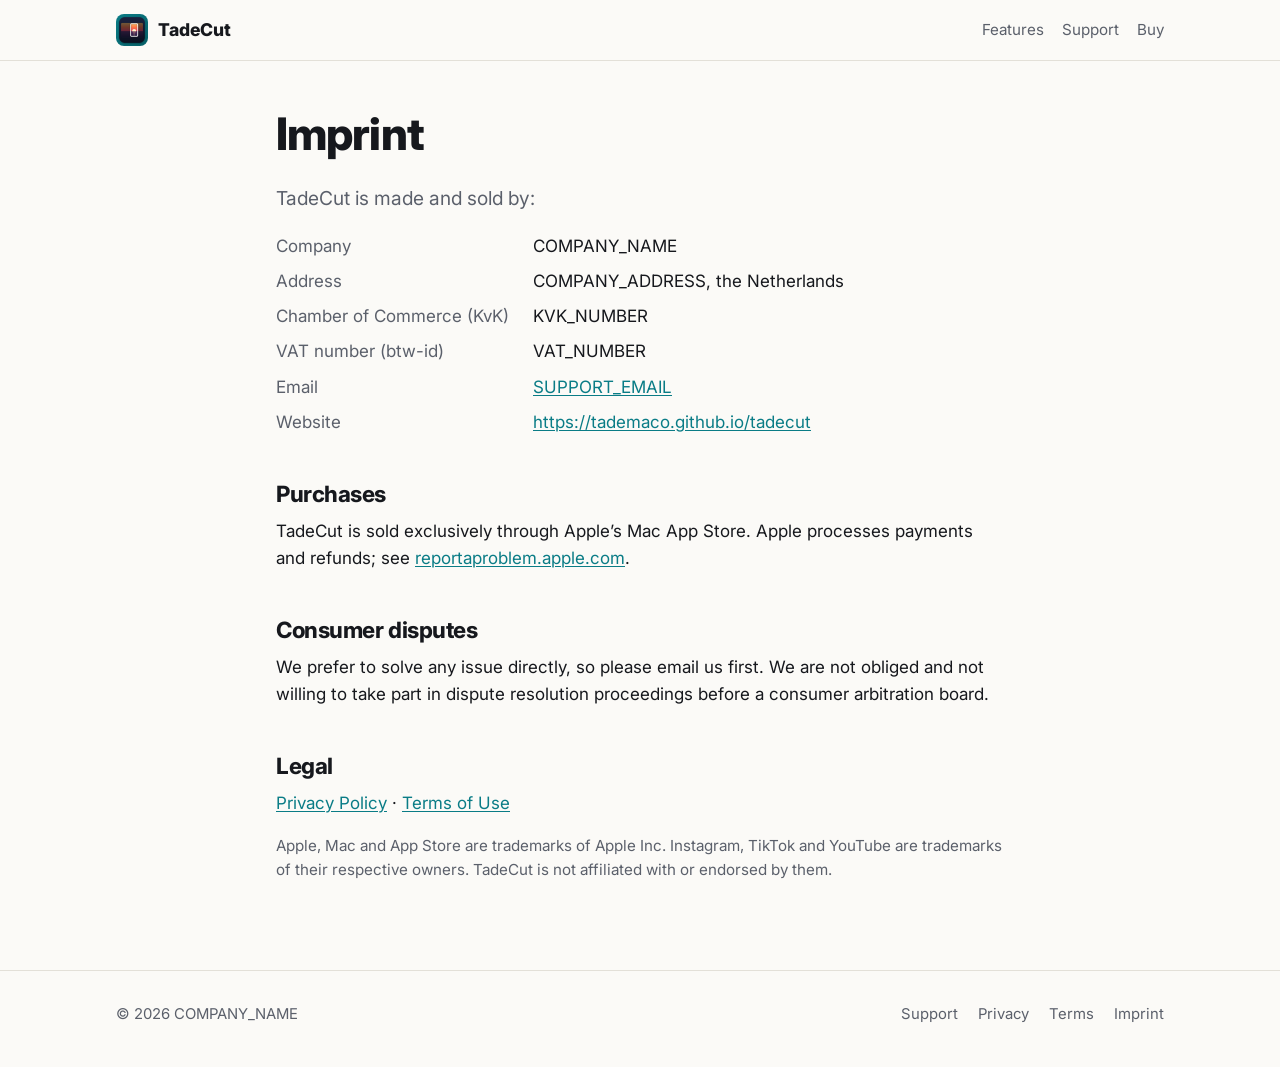
==== imprint.html @ 162cd6c4 "TadeCut website" ====
<!DOCTYPE html>
<html lang="en">
<head>
  <meta charset="utf-8">
  <meta name="viewport" content="width=device-width, initial-scale=1">
  <title>Imprint — TadeCut</title>
  <meta name="description" content="Company and contact information for TadeCut.">
  <meta name="color-scheme" content="light dark">
  <link rel="icon" href="assets/icon-512.png">
  <link rel="preconnect" href="https://fonts.googleapis.com">
  <link rel="preconnect" href="https://fonts.gstatic.com" crossorigin>
  <link href="https://fonts.googleapis.com/css2?family=Inter:wght@400;600;700;800&amp;display=swap" rel="stylesheet">
  <link rel="stylesheet" href="style.css">
</head>
<body>
<a class="skip" href="#main">Skip to content</a>
<header class="site-header">
  <div class="wrap">
    <a class="brand" href="index.html"><img class="brand-icon" src="assets/icon-512.png" alt="" width="32" height="32">TadeCut</a>
    <nav class="nav" aria-label="Main">
      <a class="nav-optional" href="index.html#features">Features</a>
      <a href="support.html">Support</a>
      <a href="index.html#price">Buy</a>
    </nav>
  </div>
</header>

<main id="main" class="doc">
  <div class="wrap narrow">
    <h1>Imprint</h1>
    <p class="lead">TadeCut is made and sold by:</p>

    <dl class="facts">
      <dt>Company</dt><dd>COMPANY_NAME</dd>
      <dt>Address</dt><dd>COMPANY_ADDRESS, the Netherlands</dd>
      <dt>Chamber of Commerce (KvK)</dt><dd>KVK_NUMBER</dd>
      <dt>VAT number (btw-id)</dt><dd>VAT_NUMBER</dd>
      <dt>Email</dt><dd><a href="mailto:SUPPORT_EMAIL">SUPPORT_EMAIL</a></dd>
      <dt>Website</dt><dd><a href="index.html">https://tademaco.github.io/tadecut</a></dd>
    </dl>

    <h2>Purchases</h2>
    <p>TadeCut is sold exclusively through Apple’s Mac App Store. Apple processes payments and refunds; see <a href="https://reportaproblem.apple.com">reportaproblem.apple.com</a>.</p>

    <h2>Consumer disputes</h2>
    <p>We prefer to solve any issue directly, so please email us first. We are not obliged and not willing to take part in dispute resolution proceedings before a consumer arbitration board. <!-- REVIEW: adjust if you join a geschillencommissie. --></p>

    <h2>Legal</h2>
    <p><a href="privacy.html">Privacy Policy</a> · <a href="terms.html">Terms of Use</a></p>
    <p class="meta">Apple, Mac and App Store are trademarks of Apple Inc. Instagram, TikTok and YouTube are trademarks of their respective owners. TadeCut is not affiliated with or endorsed by them.</p>
  </div>
</main>

<footer class="site-footer">
  <div class="wrap">
    <span>© 2026 COMPANY_NAME</span>
    <nav aria-label="Footer">
      <a href="support.html">Support</a>
      <a href="privacy.html">Privacy</a>
      <a href="terms.html">Terms</a>
      <a href="imprint.html" aria-current="page">Imprint</a>
    </nav>
  </div>
</footer>
</body>
</html>
---- style.css ----
/* TadeCut site — shared stylesheet */
:root {
  --bg: #fbfaf7;
  --bg-alt: #f1efe9;
  --surface: #ffffff;
  --text: #16181d;
  --muted: #5b606b;
  --border: #e3e0d8;
  --accent: #0a7c86;
  --accent-strong: #075f67;
  --accent-soft: #dcf1f2;
  --on-accent: #ffffff;
  --shadow: 0 1px 2px rgba(20, 20, 30, .06), 0 8px 24px rgba(20, 20, 30, .06);
  --radius: 14px;
  --max: 1080px;
  --gutter: 16px;
  --font: "Inter", -apple-system, BlinkMacSystemFont, "Segoe UI", Roboto, Helvetica, Arial, sans-serif;
  color-scheme: light dark;
}

@media (prefers-color-scheme: dark) {
  :root {
    --bg: #111317;
    --bg-alt: #171a1f;
    --surface: #1c2026;
    --text: #eceef2;
    --muted: #a0a6b1;
    --border: #2c313a;
    --accent: #3cc3cf;
    --accent-strong: #6ad6df;
    --accent-soft: #15353a;
    --on-accent: #06272b;
    --shadow: 0 1px 2px rgba(0, 0, 0, .3), 0 8px 24px rgba(0, 0, 0, .3);
  }
}

*, *::before, *::after { box-sizing: border-box; }

html { -webkit-text-size-adjust: 100%; }

body {
  margin: 0;
  background: var(--bg);
  color: var(--text);
  font-family: var(--font);
  font-size: 17px;
  line-height: 1.6;
  overflow-x: hidden;
}

img, video { max-width: 100%; display: block; }

a { color: var(--accent); text-underline-offset: 2px; }
a:hover { color: var(--accent-strong); }

h1, h2, h3 { line-height: 1.15; letter-spacing: -0.02em; margin: 0 0 .5em; }
h1 { font-size: clamp(2.2rem, 6vw, 3.6rem); font-weight: 800; }
h2 { font-size: clamp(1.6rem, 4vw, 2.2rem); font-weight: 750; }
h3 { font-size: 1.15rem; font-weight: 700; }
p { margin: 0 0 1em; }

.wrap {
  width: 100%;
  max-width: var(--max);
  margin: 0 auto;
  padding: 0 var(--gutter);
}
.narrow { max-width: 760px; }

.skip {
  position: absolute; left: -999px; top: 0;
  background: var(--surface); padding: 8px 12px; z-index: 10;
}
.skip:focus { left: var(--gutter); }

/* Header */
.site-header {
  border-bottom: 1px solid var(--border);
  background: var(--bg);
  position: sticky; top: 0; z-index: 5;
}
.site-header .wrap {
  display: flex; align-items: center; justify-content: space-between;
  gap: 12px; min-height: 60px;
}
.brand {
  display: flex; align-items: center; gap: 10px;
  font-weight: 800; font-size: 1.1rem; color: var(--text); text-decoration: none;
}
.brand-icon {
  width: 32px; height: 32px; border-radius: 8px;
  background: linear-gradient(135deg, var(--accent), var(--accent-strong));
  object-fit: cover; flex: none;
}
.nav { display: flex; gap: 18px; flex-wrap: wrap; }
.nav a { color: var(--muted); text-decoration: none; font-size: .95rem; }
.nav a:hover, .nav a[aria-current="page"] { color: var(--text); }

/* Buttons */
.btn {
  display: inline-flex; align-items: center; justify-content: center; gap: 10px;
  padding: 13px 22px; border-radius: 12px;
  background: var(--text); color: var(--bg);
  font-weight: 650; text-decoration: none; font-size: 1rem;
  border: 0; transition: transform .1s ease, opacity .1s ease;
}
.btn:hover { color: var(--bg); opacity: .9; }
.btn:active { transform: translateY(1px); }
.btn svg { width: 20px; height: 20px; fill: currentColor; flex: none; }
.btn-ghost { background: transparent; color: var(--text); border: 1px solid var(--border); }
.btn-ghost:hover { color: var(--text); background: var(--bg-alt); }

/* Sections */
section { padding: 72px 0; }
.section-alt { background: var(--bg-alt); }
.eyebrow {
  display: inline-block; font-size: .8rem; font-weight: 700; letter-spacing: .08em;
  text-transform: uppercase; color: var(--accent); margin-bottom: 10px;
}
.lead { font-size: 1.2rem; color: var(--muted); max-width: 40em; }
.center { text-align: center; }
.center .lead { margin-left: auto; margin-right: auto; }

/* Hero */
.hero { padding: 64px 0 72px; }
.hero-grid {
  display: grid; grid-template-columns: 1.1fr .9fr; gap: 48px; align-items: center;
}
.hero-actions { display: flex; flex-wrap: wrap; gap: 12px; align-items: center; margin-top: 24px; }
.price-note { color: var(--muted); font-size: .95rem; }

.media-box {
  position: relative; overflow: hidden; border-radius: var(--radius);
  background:
    linear-gradient(135deg, var(--accent-soft), var(--bg-alt));
  border: 1px solid var(--border);
}
.media-box > img, .media-box > video {
  position: absolute; inset: 0; width: 100%; height: 100%; object-fit: cover;
}
.ratio-16x9 { aspect-ratio: 16 / 9; }
.ratio-16x10 { aspect-ratio: 16 / 10; }
.ratio-9x16 { aspect-ratio: 9 / 16; }

/* Phone frame around the demo */
.phone {
  width: min(300px, 78vw); margin: 0 auto;
  padding: 10px; border-radius: 40px;
  background: #0d0f12; box-shadow: var(--shadow);
}
.phone .media-box { border-radius: 30px; border: 0; }

/* Features */
.grid { display: grid; gap: 20px; }
.grid-2 { grid-template-columns: repeat(2, minmax(0, 1fr)); }
.grid-3 { grid-template-columns: repeat(3, minmax(0, 1fr)); }
.grid-4 { grid-template-columns: repeat(4, minmax(0, 1fr)); }

.card {
  background: var(--surface); border: 1px solid var(--border);
  border-radius: var(--radius); padding: 24px; box-shadow: var(--shadow);
}
.card p:last-child { margin-bottom: 0; }
.card p { color: var(--muted); }
.icon-dot {
  width: 40px; height: 40px; border-radius: 10px; margin-bottom: 14px;
  background: var(--accent-soft); color: var(--accent);
  display: grid; place-items: center; font-weight: 800;
}

/* Steps */
.steps { counter-reset: step; list-style: none; padding: 0; margin: 32px 0 0; }
.steps li { counter-increment: step; position: relative; padding-top: 52px; }
.steps li::before {
  content: counter(step);
  position: absolute; top: 0; left: 0;
  width: 38px; height: 38px; border-radius: 50%;
  background: var(--accent); color: var(--on-accent);
  display: grid; place-items: center; font-weight: 800;
}
.steps p { color: var(--muted); }

/* Screenshots */
.shots { margin-top: 32px; }
.shots figure { margin: 0; }
.shots figcaption { margin-top: 10px; font-size: .95rem; color: var(--muted); }

/* Privacy band */
.privacy-band {
  display: grid; grid-template-columns: auto 1fr; gap: 24px; align-items: center;
}
.shield {
  width: 72px; height: 72px; border-radius: 18px;
  background: var(--accent-soft); color: var(--accent);
  display: grid; place-items: center;
}
.shield svg { width: 36px; height: 36px; fill: none; stroke: currentColor; stroke-width: 2; }
.checks { list-style: none; padding: 0; margin: 12px 0 0; display: flex; flex-wrap: wrap; gap: 8px 20px; }
.checks li::before { content: "✓ "; color: var(--accent); font-weight: 800; }

/* Price */
.price-card { max-width: 460px; margin: 32px auto 0; text-align: center; padding: 36px 28px; }
.price { font-size: 3.2rem; font-weight: 800; letter-spacing: -0.03em; line-height: 1; margin: 6px 0 4px; color: var(--text); }
.price-card ul { list-style: none; padding: 0; margin: 20px 0 26px; color: var(--muted); }
.price-card li { padding: 4px 0; }

/* FAQ */
.faq { margin-top: 28px; }
.faq details {
  border-bottom: 1px solid var(--border); padding: 16px 0;
}
.faq summary {
  cursor: pointer; font-weight: 650; list-style: none;
  display: flex; justify-content: space-between; gap: 16px;
}
.faq summary::-webkit-details-marker { display: none; }
.faq summary::after { content: "+"; color: var(--accent); font-weight: 800; flex: none; }
.faq details[open] summary::after { content: "–"; }
.faq details p { margin: 10px 0 0; color: var(--muted); }

/* Docs / legal pages */
.doc { padding: 48px 0 72px; }
.doc h1 { font-size: clamp(2rem, 5vw, 2.8rem); }
.doc h2 { font-size: 1.4rem; margin-top: 2em; }
.doc h3 { margin-top: 1.5em; }
.doc ul, .doc ol { padding-left: 1.3em; }
.doc li { margin-bottom: .4em; }
.meta { color: var(--muted); font-size: .95rem; }
.note {
  background: var(--accent-soft); border-radius: 12px; padding: 16px 18px; margin: 20px 0;
}
.note p:last-child { margin-bottom: 0; }

.table-wrap { overflow-x: auto; margin: 16px 0; }
table { width: 100%; border-collapse: collapse; font-size: .97rem; }
th, td { text-align: left; padding: 10px 12px; border-bottom: 1px solid var(--border); vertical-align: top; }
th { color: var(--muted); font-weight: 650; font-size: .85rem; text-transform: uppercase; letter-spacing: .05em; }
kbd {
  font-family: ui-monospace, SFMono-Regular, Menlo, monospace; font-size: .88em;
  background: var(--surface); border: 1px solid var(--border); border-bottom-width: 2px;
  border-radius: 6px; padding: 1px 7px; white-space: nowrap;
}
dl.facts { display: grid; grid-template-columns: max-content 1fr; gap: 8px 24px; }
dl.facts dt { color: var(--muted); }
dl.facts dd { margin: 0; overflow-wrap: anywhere; }

/* Footer */
.site-footer { border-top: 1px solid var(--border); padding: 32px 0 40px; color: var(--muted); font-size: .93rem; }
.site-footer .wrap { display: flex; flex-wrap: wrap; justify-content: space-between; gap: 16px; }
.site-footer nav { display: flex; flex-wrap: wrap; gap: 8px 20px; }
.site-footer a { color: var(--muted); text-decoration: none; }
.site-footer a:hover { color: var(--text); }

/* Responsive */
@media (max-width: 900px) {
  .grid-4 { grid-template-columns: repeat(2, minmax(0, 1fr)); }
  .grid-3 { grid-template-columns: minmax(0, 1fr); }
  .hero-grid { grid-template-columns: minmax(0, 1fr); gap: 40px; }
}
@media (max-width: 640px) {
  body { font-size: 16px; }
  section { padding: 52px 0; }
  .hero { padding: 40px 0 52px; }
  .grid-2, .grid-4 { grid-template-columns: minmax(0, 1fr); }
  .nav { gap: 14px; }
  .nav .nav-optional { display: none; }
  .privacy-band { grid-template-columns: minmax(0, 1fr); }
  .hero-actions .btn { width: 100%; }
  dl.facts { grid-template-columns: minmax(0, 1fr); gap: 2px; }
  dl.facts dd { margin-bottom: 10px; }
}
@media (prefers-reduced-motion: reduce) {
  * { transition: none !important; }
}

.doc code { font-family: ui-monospace, SFMono-Regular, Menlo, monospace; font-size: .9em; overflow-wrap: anywhere; }
.mt-36 { margin-top: 36px; }
.mt-28 { margin-top: 28px; }
.media-box > img { color: transparent; font-size: 0; }
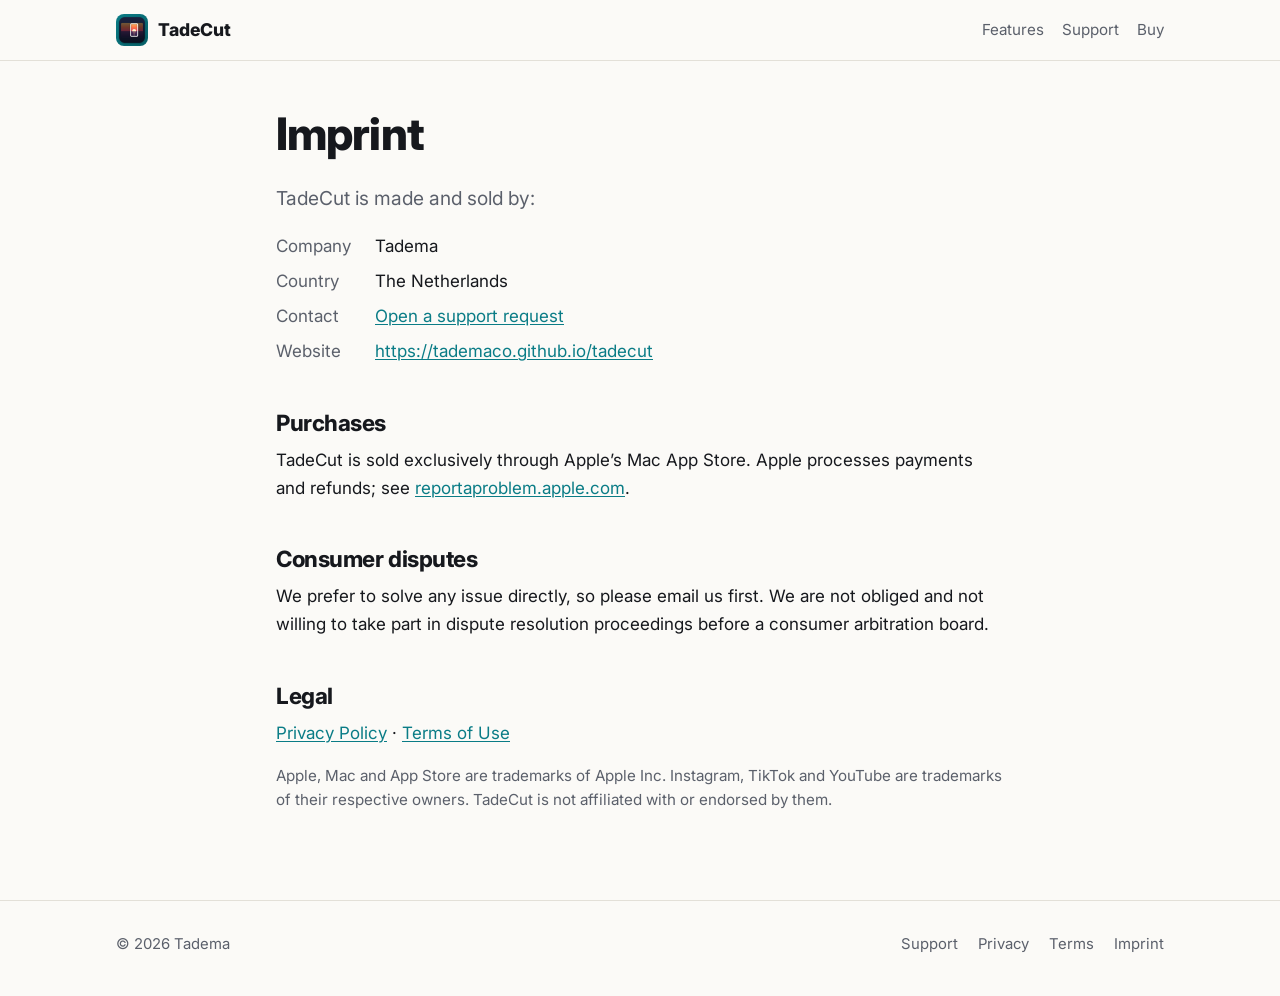
==== commit e8e68e67: "Company details, GitHub support requests, screenshots" ====
--- a/imprint.html
+++ b/imprint.html
@@ -31,11 +31,9 @@
     <p class="lead">TadeCut is made and sold by:</p>
 
     <dl class="facts">
-      <dt>Company</dt><dd>COMPANY_NAME</dd>
-      <dt>Address</dt><dd>COMPANY_ADDRESS, the Netherlands</dd>
-      <dt>Chamber of Commerce (KvK)</dt><dd>KVK_NUMBER</dd>
-      <dt>VAT number (btw-id)</dt><dd>VAT_NUMBER</dd>
-      <dt>Email</dt><dd><a href="mailto:SUPPORT_EMAIL">SUPPORT_EMAIL</a></dd>
+      <dt>Company</dt><dd>Tadema</dd>
+      <dt>Country</dt><dd>The Netherlands</dd>
+      <dt>Contact</dt><dd><a href="https://github.com/tademaco/tadecut/issues/new/choose">Open a support request</a></dd>
       <dt>Website</dt><dd><a href="index.html">https://tademaco.github.io/tadecut</a></dd>
     </dl>
 
@@ -53,7 +51,7 @@
 
 <footer class="site-footer">
   <div class="wrap">
-    <span>© 2026 COMPANY_NAME</span>
+    <span>© 2026 Tadema</span>
     <nav aria-label="Footer">
       <a href="support.html">Support</a>
       <a href="privacy.html">Privacy</a>
